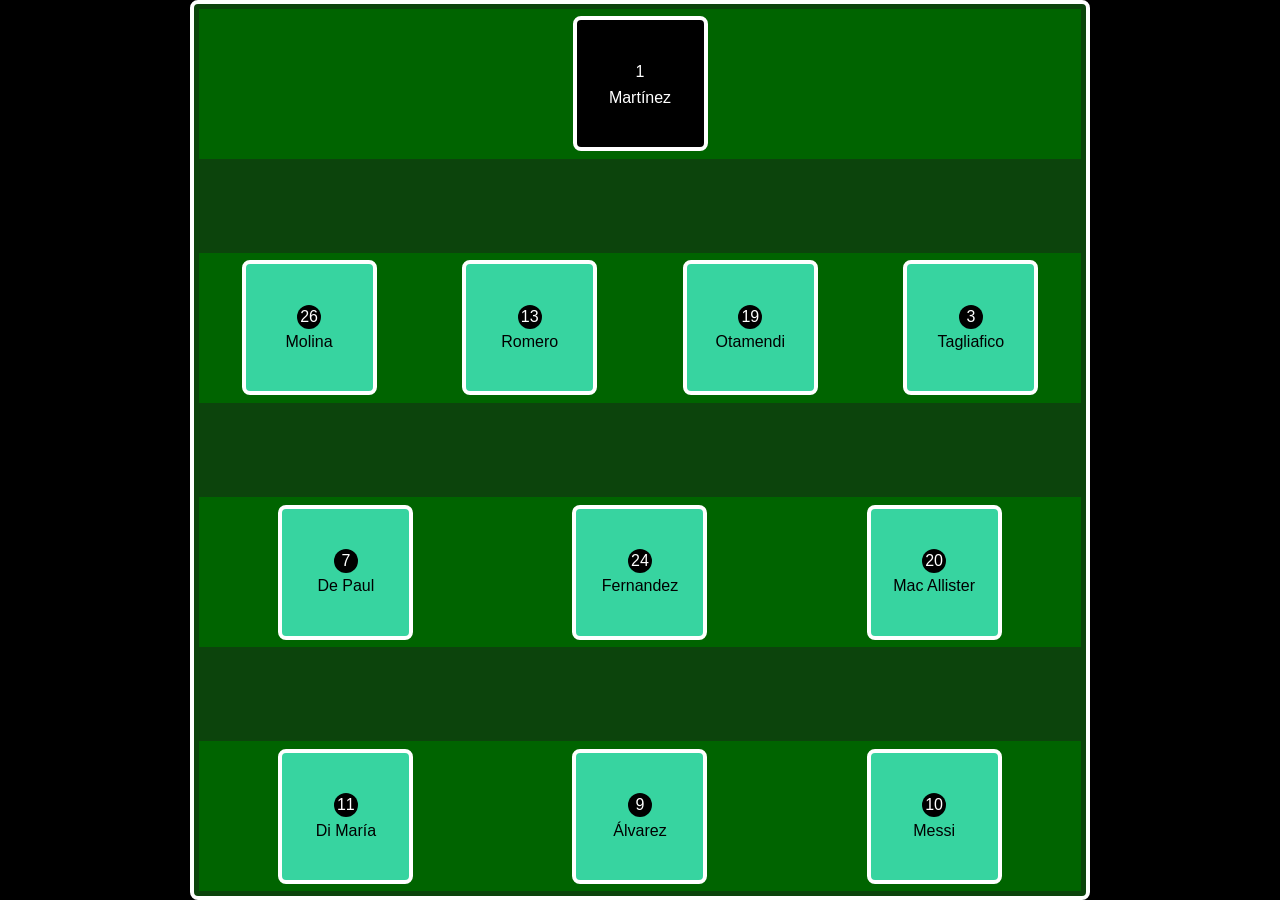
==== Cancha/Index.html @ 45e97f3d "llegué hasta los circulos" ====
<!DOCTYPE html>
<html lang="en">
<head>
    <meta charset="UTF-8">
    <meta name="viewport" content="width=device-width, initial-scale=1.0">
    <title>Document</title>
    <link rel="stylesheet" href="styles.css">
</head>
<body>
    <main class="cancha">
        <section class="zona arco">
            <div class="arquero">
                <div class="numero">1</div>
                <p class="nombre arqueros">Martínez</p>
            </div>
        </section>
        <section class="zona defensa">
            <div class="defensas">
                <div class="numero">26</div>
                <p class="nombre">Molina</p>
            </div>
            <div class="defensas">
                <div class="numero">13</div>
                <p class="nombre">Romero</p>
            </div>
            <div class="defensas">
                <div class="numero">19</div>
                <p class="nombre">Otamendi</p>
            </div>
            <div class="defensas">
                <div class="numero">3</div>
                <p class="nombre">Tagliafico</p>
            </div>
        </section>
        <section class="zona mediocampo">
            <div class="mediocampistas">
                <div class="numero">7</div>
                <p class="nombre">De Paul</p>
            </div>
            <div class="mediocampistas">
                <div class="numero">24</div>
                <p class="nombre">Fernandez</p>
            </div>
            <div class="mediocampistas">
                <div class="numero">20</div>
                <p class="nombre">Mac Allister</p>
            </div>
        </section>
        <section class="zona ataque">
            <div class="ataques">
                <div class="numero">11</div>
                <p class="nombre">Di María</p>
            </div>
            <div class="ataques">
                <div class="numero">9</div>
                <p class="nombre">Álvarez</p>
            </div>
            <div class="ataques">
                <div class="numero">10</div>
                <p class="nombre">Messi</p>
            </div>
        </section>
    </main>
</body>
</html>
---- Cancha/styles.css ----
*{
    margin: 0px;
    box-sizing: border-box;
    
}
body{
    display: flex;
    align-items: center;
    justify-content: center;
    background-color: black;
}
.cancha{
    background-color: rgb(12, 68, 12);
    width: 100vh;
    height: 100vh;
    padding: 0.3rem;
    border: .3rem solid white;
    border-radius: 0.5rem;
    display: flex;
    flex-direction: column;
    align-items: center;
    justify-content: space-between;

    .numero{
        color: white;
        height: 1.5rem;
        aspect-ratio: 1/1;
        background-color: black;
        border-radius: 50%;
        display: flex;
        align-items: center;
        justify-content: center;
    }
    

    .zona{
        background-color: darkgreen;
        width: 100%;
        height: 17%;
        display: flex;
    }
    .arco{
        display: flex;
        align-items: center;
        justify-content: center;
        
        .arquero{
            background-color: black;
            height: 90%;
            aspect-ratio: 1/1;
            border: .3rem solid rgb(255, 255, 255);
            border-radius: 0.5rem;
            display: flex;
            flex-direction: column;
            justify-content: center;
            align-items: center;
            font-family: Arial, Helvetica, sans-serif;
            gap: 0.3rem;
            .arqueros{
                color: white;
            }
        }
    }
    .defensa{
        display: flex;
        align-items: center;
        justify-content: space-around;

        .defensas{
            background-color: rgb(55, 212, 160);
            height: 90%;
            aspect-ratio: 1/1;
            border: .3rem solid rgb(255, 255, 255);
            border-radius: 0.5rem;
            display: flex;
            flex-direction: column;
            justify-content: center;
            align-items: center;
            font-family: Arial, Helvetica, sans-serif;
            gap: 0.3rem;
            
        }
    }
    .mediocampo{
        display: flex;
        align-items: center;
        justify-content: space-around;

        .mediocampistas{
            background-color: rgb(55, 212, 160);
            height: 90%;
            aspect-ratio: 1/1;
            border: .3rem solid rgb(255, 255, 255);
            border-radius: 0.5rem;
            display: flex;
            flex-direction: column;
            justify-content: center;
            align-items: center;
            font-family: Arial, Helvetica, sans-serif;
            gap: 0.3rem;
        }
    }
    .ataque{
        display: flex;
        align-items: center;
        justify-content: space-around;

        .ataques{
            background-color: rgb(55, 212, 160);
            height: 90%;
            aspect-ratio: 1/1;
            border: .3rem solid rgb(255, 255, 255);
            border-radius: 0.5rem;
            display: flex;
            flex-direction: column;
            justify-content: center;
            align-items: center;
            font-family: Arial, Helvetica, sans-serif;
            gap: 0.3rem;
        }
    }




    
}
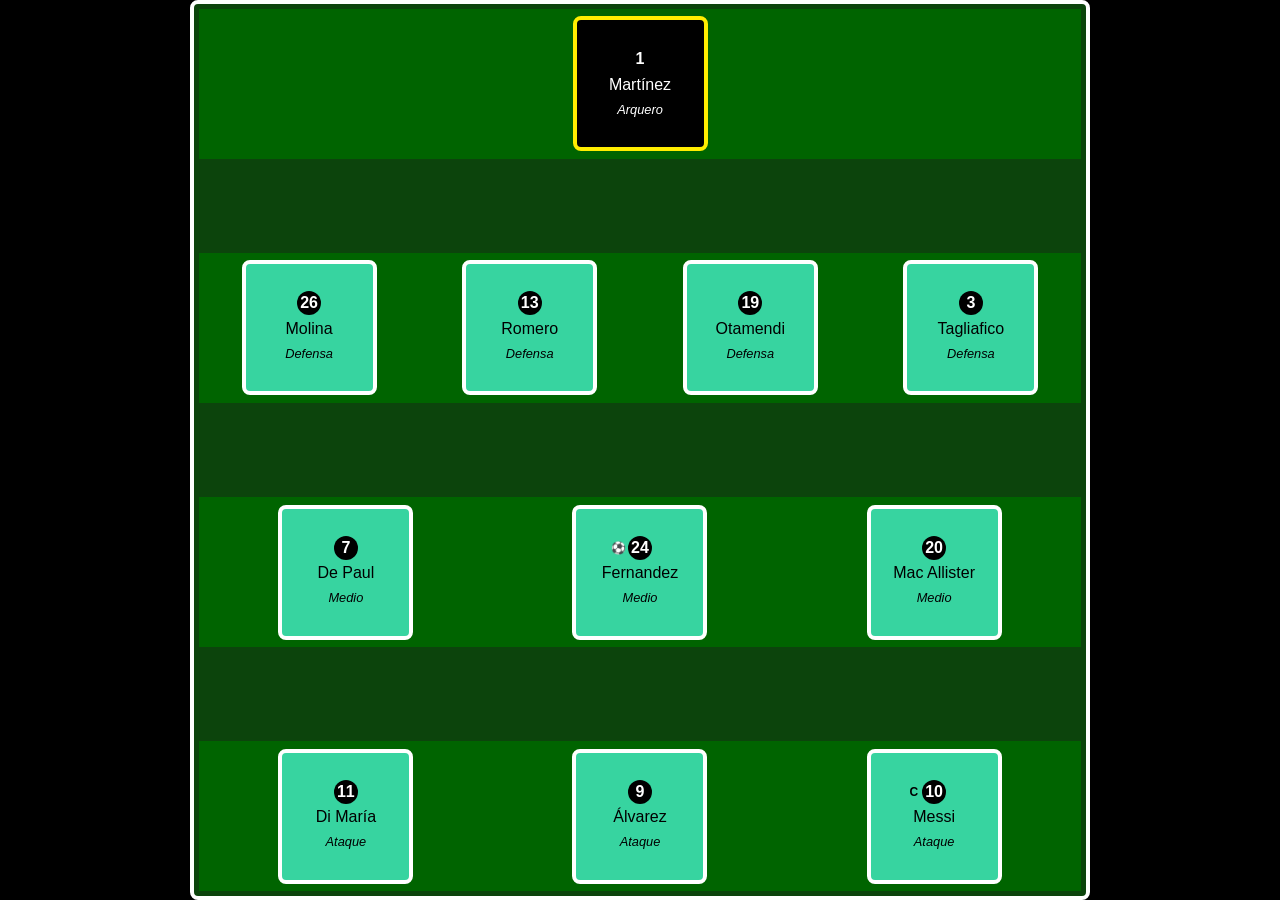
==== commit f267ccc7: "Terminado" ====
--- a/Cancha/Index.html
+++ b/Cancha/Index.html
@@ -12,52 +12,67 @@
             <div class="arquero">
                 <div class="numero">1</div>
                 <p class="nombre arqueros">Martínez</p>
+                <p class="posicion ar">Arquero</p>
             </div>
         </section>
         <section class="zona defensa">
             <div class="defensas">
                 <div class="numero">26</div>
                 <p class="nombre">Molina</p>
+                <p class="posicion">Defensa</p>
             </div>
             <div class="defensas">
                 <div class="numero">13</div>
                 <p class="nombre">Romero</p>
+                <p class="posicion">Defensa</p>
             </div>
             <div class="defensas">
                 <div class="numero">19</div>
                 <p class="nombre">Otamendi</p>
+                <p class="posicion">Defensa</p>
             </div>
             <div class="defensas">
                 <div class="numero">3</div>
                 <p class="nombre">Tagliafico</p>
+                <p class="posicion">Defensa</p>
             </div>
         </section>
         <section class="zona mediocampo">
             <div class="mediocampistas">
                 <div class="numero">7</div>
                 <p class="nombre">De Paul</p>
+                <p class="posicion">Medio</p>
             </div>
             <div class="mediocampistas">
-                <div class="numero">24</div>
+                <div class="numero">24
+                    <span class="balon">⚽</span>
+                </div>
                 <p class="nombre">Fernandez</p>
+                <p class="posicion">Medio</p>
             </div>
             <div class="mediocampistas">
                 <div class="numero">20</div>
                 <p class="nombre">Mac Allister</p>
+                <p class="posicion">Medio</p>
             </div>
         </section>
         <section class="zona ataque">
             <div class="ataques">
                 <div class="numero">11</div>
                 <p class="nombre">Di María</p>
+                <p class="posicion">Ataque</p>
             </div>
             <div class="ataques">
                 <div class="numero">9</div>
                 <p class="nombre">Álvarez</p>
+                <p class="posicion">Ataque</p>
             </div>
             <div class="ataques">
-                <div class="numero">10</div>
+                <div class="numero">10
+                    <span class="capi">C</span>
+                </div>
                 <p class="nombre">Messi</p>
+                <p class="posicion">Ataque</p>
             </div>
         </section>
     </main>
--- a/Cancha/styles.css
+++ b/Cancha/styles.css
@@ -30,6 +30,26 @@
         display: flex;
         align-items: center;
         justify-content: center;
+        font-weight: 600;
+        position: relative;
+    }
+    .posicion{
+        font-size: .8rem;
+        font-style: italic;
+        color: black;
+        padding: .2rem;
+    }
+    .balon{
+        scale: .75;
+        position: absolute;
+        right: 100%;
+        
+    }
+    .capi{
+        scale: .75;
+        position: absolute;
+        color: black;
+        right: 110%;
     }
     
 
@@ -48,7 +68,7 @@
             background-color: black;
             height: 90%;
             aspect-ratio: 1/1;
-            border: .3rem solid rgb(255, 255, 255);
+            border: .3rem solid rgb(255, 238, 0);
             border-radius: 0.5rem;
             display: flex;
             flex-direction: column;
@@ -57,6 +77,9 @@
             font-family: Arial, Helvetica, sans-serif;
             gap: 0.3rem;
             .arqueros{
+                color: white;
+            }
+            .ar{
                 color: white;
             }
         }
@@ -117,6 +140,7 @@
             align-items: center;
             font-family: Arial, Helvetica, sans-serif;
             gap: 0.3rem;
+            position: relative;
         }
     }
 
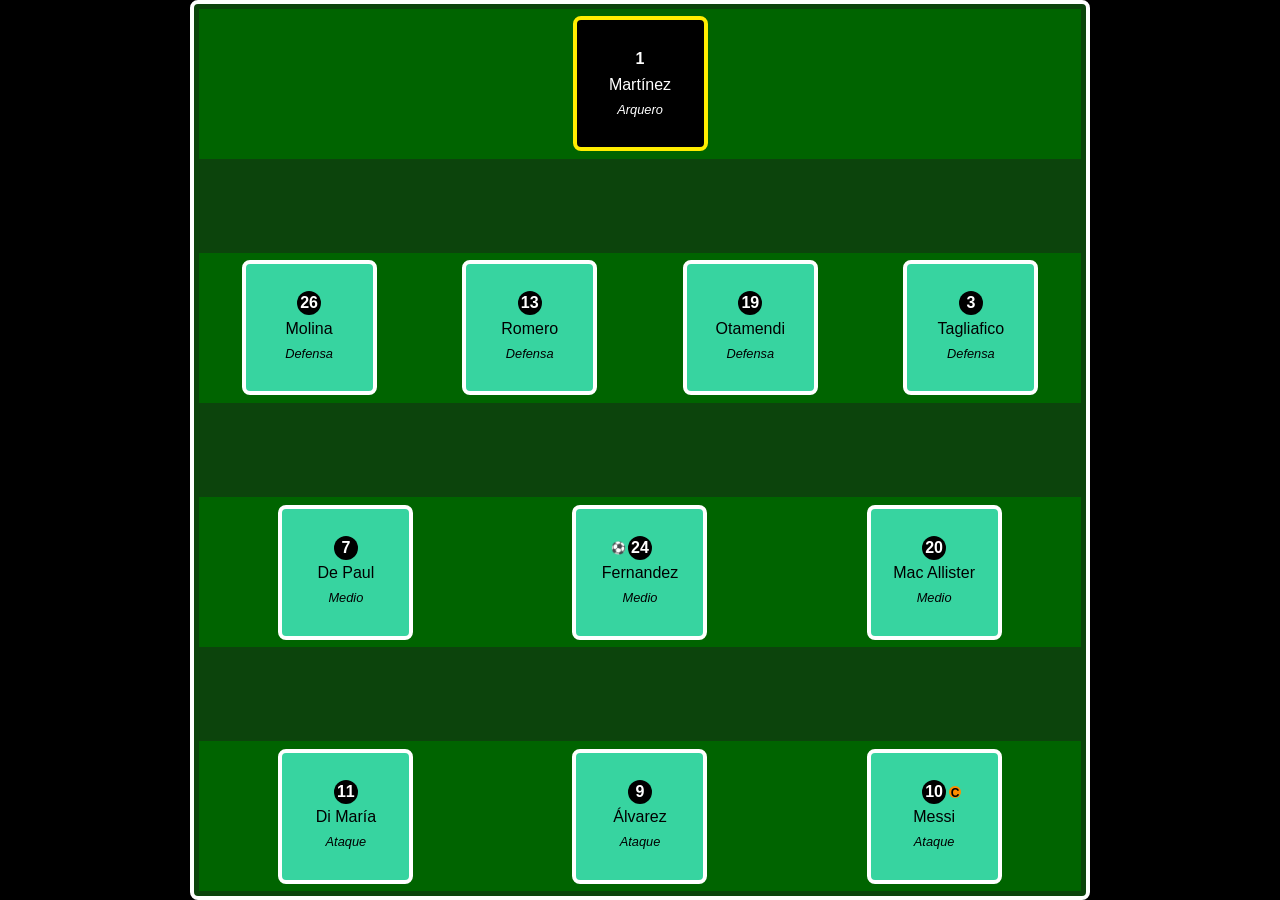
==== commit 41e8d15a: "FINALIZADO LA PRIMER ACTIVIDAD" ====
--- a/Cancha/Index.html
+++ b/Cancha/Index.html
@@ -69,7 +69,7 @@
             </div>
             <div class="ataques">
                 <div class="numero">10
-                    <span class="capi">C</span>
+                    <div class="capi">C</div>
                 </div>
                 <p class="nombre">Messi</p>
                 <p class="posicion">Ataque</p>
--- a/Cancha/styles.css
+++ b/Cancha/styles.css
@@ -49,7 +49,14 @@
         scale: .75;
         position: absolute;
         color: black;
-        right: 110%;
+        right: -70%;
+        border-radius: 50%;
+        background-color: darkorange;
+        width: 1rem;
+        height: 1rem;
+        display: flex;
+        justify-content: center
+        ;
     }
     
 
